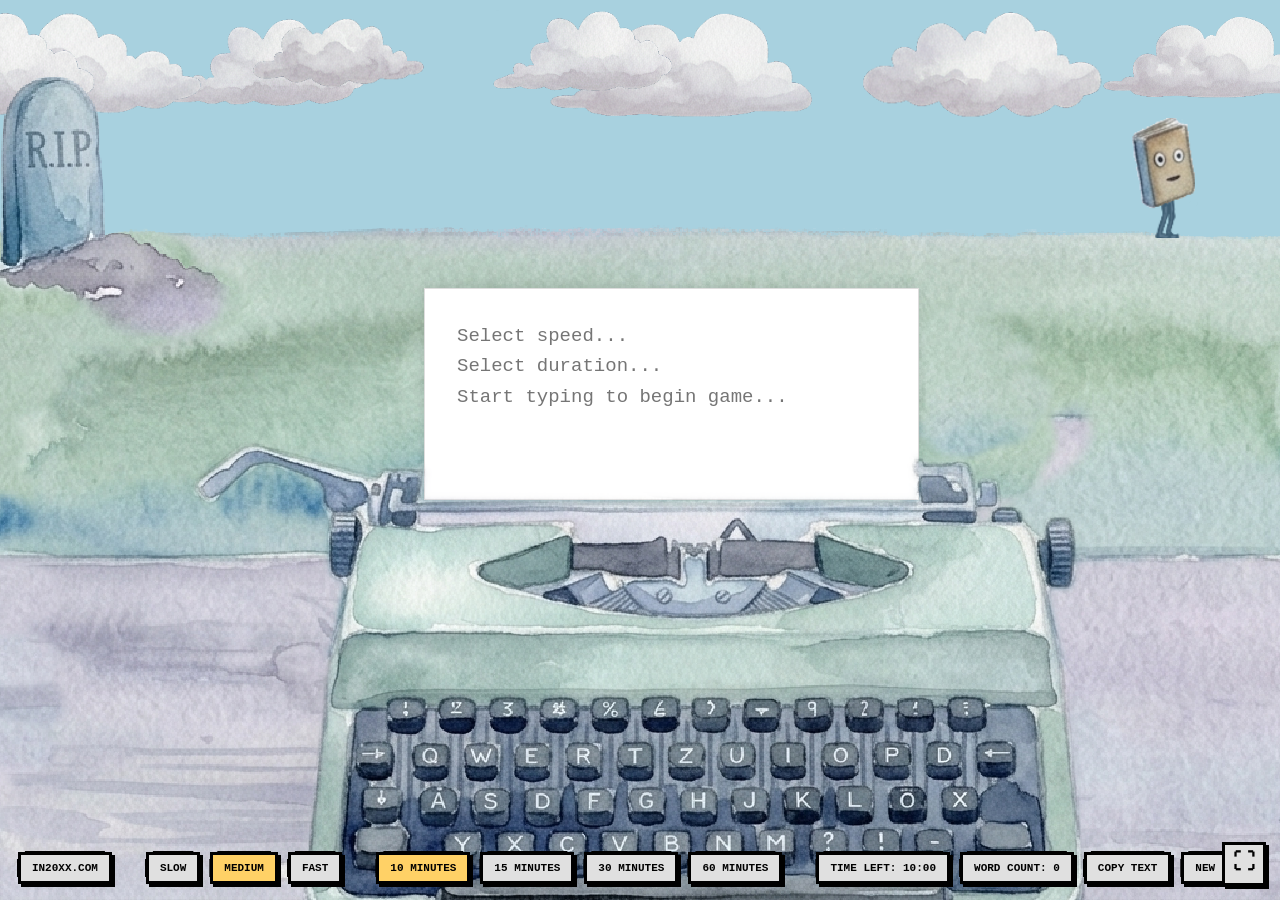
==== index.html @ c2b185a0 "about page" ====
<!DOCTYPE html>
<html lang="en">
<head>
    <meta charset="UTF-8">
    <meta name="viewport" content="width=device-width, initial-scale=1.0">
    <title>Write or Die</title>
    <meta name="description" content="A free browser game where you can train to write and silence the inner critic.">
    <meta property="og:title" content="Write or Die">
    <meta property="og:description" content="A free browser game where you can train to write and silence the inner critic.">
    <meta property="og:image" content="https://writeordie.in20xx.com/assets/preview.jpg">
    <meta property="og:image:secure_url" content="https://writeordie.in20xx.com/assets/preview.jpg">
    <meta property="og:image:width" content="1200">
    <meta property="og:image:height" content="630">
    <meta property="og:url" content="https://writeordie.in20xx.com">
    <meta property="og:type" content="website">
    <meta name="twitter:card" content="summary_large_image">
    <meta name="twitter:title" content="Write or Die">
    <meta name="twitter:description" content="A free browser game where you can train to write and silence the inner critic.">
    <meta name="twitter:image" content="https://writeordie.in20xx.com/assets/preview.jpg">
    <link rel="icon" type="image/png" sizes="76x76" href="assets/favicon.png">
    <link rel="stylesheet" href="style.css">
</head>
<body>
    <div id="app-container">
        <div id="game-container">
            <canvas id="skyCanvas"></canvas>
        </div>
        <div id="game-foreground" aria-hidden="true">
            <canvas id="gameCanvas"></canvas>
            <div id="rip-menu-wrapper">
                <img src="assets/RIP.png" id="rip-overlay" alt="" aria-hidden="true">
                <nav id="rip-hover-menu" aria-label="RIP links">
                    <a class="rip-hover-link" id="shareLink" href="#" aria-controls="share-popup" aria-expanded="false">SHARE</a>
                    <a class="rip-hover-link" href="#contact">CONTACT</a>
                    <a class="rip-hover-link" href="about.html" target="_blank" rel="noopener noreferrer">ABOUT</a>
                </nav>
            </div>
            <img src="assets/explosion.png" id="explosion-overlay" alt="" aria-hidden="true">
            <img src="assets/rose.png" id="rose-overlay" alt="" aria-hidden="true">
        </div>
        <div id="editor-container">
            <div id="desk-bg" aria-hidden="true"></div>
            <div id="typewriter-wrapper">
                <div id="paper-area">
                    <textarea id="writer" placeholder="Select speed...&#10;Select duration...&#10;Start typing to begin game..." autofocus></textarea>
                </div>
                <img src="assets/typewriter.png" id="typewriter-img" alt="Typewriter">
                <div id="save-confirm-overlay" aria-hidden="true">
                    <div id="save-confirm-box" role="dialog" aria-modal="true" aria-labelledby="saveConfirmPrompt">
                        <p id="saveConfirmPrompt">Save your writing first?</p>
                        <div id="save-confirm-actions">
                            <button class="control-btn" id="saveConfirmYesBtn">Yes</button>
                            <button class="control-btn" id="saveConfirmNoBtn">No</button>
                        </div>
                    </div>
                </div>
                <div id="game-over-overlay" aria-hidden="true">
                    <div id="game-over-box" role="dialog" aria-modal="true" aria-labelledby="gameOverPrompt">
                        <p id="gameOverPrompt">You died! Stretch a bit then try again!</p>
                    </div>
                </div>
                <div id="game-win-overlay" aria-hidden="true">
                    <div id="game-win-box" role="dialog" aria-modal="true" aria-labelledby="gameWinPrompt">
                        <p id="gameWinPrompt">You won! Great job!</p>
                    </div>
                </div>
            </div>
            <div id="control-bar" aria-label="Game controls">
                <button class="control-btn control-gap-after-brand" id="in20xxBtn" title="Brought to you by Cy Porter.&#10;Click to check out his speculative sci-fi.">in20xx.com</button>
                <button class="control-btn speed-btn" data-speed="slow" aria-pressed="false">Slow</button>
                <button class="control-btn speed-btn is-selected" data-speed="medium" aria-pressed="true">Medium</button>
                <button class="control-btn control-gap-after-speed speed-btn" data-speed="fast" aria-pressed="false">Fast</button>
                <button class="control-btn time-btn is-selected" data-minutes="10" aria-pressed="true">10 Minutes</button>
                <button class="control-btn time-btn" data-minutes="15" aria-pressed="false">15 Minutes</button>
                <button class="control-btn time-btn" data-minutes="30" aria-pressed="false">30 Minutes</button>
                <button class="control-btn control-gap-after-time time-btn" data-minutes="60" aria-pressed="false">60 Minutes</button>
                <button class="control-btn" id="clockBtn" aria-live="polite">Time Left: <span id="clockDisplay">10:00</span></button>
                <button class="control-btn" id="wordCountBtn">Word Count: <span id="wordCount">0</span></button>
                <button class="control-btn" id="copyBtn">Copy Text</button>
                <button class="control-btn" id="newGameBtn">New Game</button>
            </div>
            <div id="share-popup" aria-hidden="true">
                <div id="share-popup-panel" role="dialog" aria-modal="true" aria-label="Share Write or Die">
                    <button id="share-popup-close" type="button" aria-label="Close share menu">X</button>
                    <!-- AddToAny BEGIN -->
                    <div class="a2a_kit a2a_kit_size_32 a2a_default_style" data-a2a-url="https://writeordie.in20xx.com/" data-a2a-title="Write or Die">
                        <a class="a2a_button_x"></a>
                        <a class="a2a_button_reddit"></a>
                        <a class="a2a_button_facebook"></a>
                        <a class="a2a_button_bluesky"></a>
                        <a class="a2a_button_copy_link"></a>
                    </div>
                    <!-- AddToAny END -->
                </div>
            </div>
        </div>
        <button id="fullscreen-btn" aria-label="Enter fullscreen mode" title="Fullscreen">⛶</button>
    </div>
    <script>
        var a2a_config = a2a_config || {};
        a2a_config.linkurl = "https://writeordie.in20xx.com/";
        a2a_config.linkname = "Write or Die";
    </script>
    <script async src="https://static.addtoany.com/menu/page.js"></script>
    <script src="game.js"></script>
</body>
</html>
---- style.css ----
body,
html {
    margin: 0;
    padding: 0;
    min-height: 100%;
    background-color: #f5f5f7;
    font-family:
        -apple-system, BlinkMacSystemFont, "Segoe UI", Roboto, sans-serif;
    overflow-x: hidden;
}

:root {
    --desk-overlap: 90px;
    --editor-min-height: 470px;
    --rip-y-offset: 80px;
}

#app-container {
    position: relative;
    display: flex;
    flex-direction: column;
    min-height: 100dvh;
    height: 100dvh;
    overflow: hidden;
}

#fullscreen-btn {
    position: fixed;
    right: 14px;
    bottom: 14px;
    width: 44px;
    height: 44px;
    border: 3px solid #000;
    background: #e0e0e0;
    box-shadow: 3px 3px 0 #000;
    color: #000;
    font-size: 22px;
    line-height: 1;
    font-family: "Courier New", Courier, monospace;
    font-weight: bold;
    cursor: pointer;
    z-index: 20;
}

#fullscreen-btn:hover {
    background-color: #d0d0d0;
}

#fullscreen-btn:active {
    transform: translate(3px, 3px);
    box-shadow: 0 0 0 #000;
}

#game-container {
    flex: 0 0 clamp(220px, 32vh, 380px);
    height: clamp(220px, 32vh, 380px);
    background: transparent;
    position: relative;
    z-index: 1;
}

#skyCanvas {
    display: block;
    width: 100%;
    height: 100%;
}

#game-foreground {
    position: absolute;
    top: 0;
    left: 0;
    right: 0;
    height: clamp(220px, 32vh, 380px);
    z-index: 3;
    pointer-events: none;
}

#gameCanvas {
    display: block;
    width: 100%;
    height: 100%;
}

/* Typewriter Section */
#editor-container {
    flex: 1 1 auto;
    min-height: var(--editor-min-height);
    background: #a8d1df;
    display: flex;
    justify-content: center;
    align-items: flex-start;
    margin-top: calc(-1 * var(--desk-overlap));
    padding-top: var(--desk-overlap);
    box-sizing: border-box;
    padding-bottom: 0px;
    position: relative;
    z-index: 2;
    overflow: hidden;
}

#desk-bg {
    position: absolute;
    top: 0;
    left: 0;
    right: 0;
    bottom: 0;
    height: 100%;
    z-index: 1;
    pointer-events: none;
    background-image: url("assets/desk.png");
    background-repeat: repeat-x;
    background-position: left bottom;
    background-size: auto 100%;
    image-rendering: pixelated;
}

#rip-menu-wrapper {
    position: absolute;
    left: 0;
    bottom: 0;
    z-index: 2;
    transform: translateY(var(--rip-y-offset));
    pointer-events: auto;
}

#rip-overlay {
    display: block;
    height: 300px;
    width: auto;
    image-rendering: pixelated;
}

#rip-hover-menu {
    position: absolute;
    left: 37px;
    bottom: 138px;
    display: flex;
    flex-direction: column;
    gap: 8px;
    opacity: 0;
    pointer-events: none;
    transition: opacity 0.15s linear;
}

#rip-menu-wrapper:hover #rip-hover-menu,
#rip-menu-wrapper:focus-within #rip-hover-menu {
    opacity: 1;
    pointer-events: auto;
}

.rip-hover-link {
    font-family: "Courier New", Courier, monospace;
    font-size: 11px;
    font-weight: bold;
    text-transform: uppercase;
    color: #000;
    text-decoration: none;
    letter-spacing: 0;
    line-height: 1;
    cursor: pointer;
}

.rip-hover-link:hover,
.rip-hover-link:focus-visible {
    text-decoration: underline;
}

#explosion-overlay {
    position: absolute;
    left: 0;
    bottom: 0;
    height: 300px;
    width: auto;
    z-index: 4;
    transform: translate(-120px, calc(var(--rip-y-offset) - 40px));
    pointer-events: none;
    image-rendering: pixelated;
    opacity: 0;
}

#explosion-overlay.is-active {
    animation: explosion-fade 1s linear forwards;
}

#share-popup {
    position: fixed;
    inset: 0;
    z-index: 30;
    display: none;
    justify-content: center;
    align-items: flex-start;
    padding-top: 14px;
    background: rgba(0, 0, 0, 0.25);
    box-sizing: border-box;
}

#share-popup.is-visible {
    display: flex;
}

#share-popup-panel {
    background-color: #e0e0e0;
    border: 4px solid #000;
    box-shadow: 4px 4px 0 #000;
    padding: 12px 14px 10px;
    position: relative;
    display: flex;
    align-items: center;
    gap: 10px;
}

#share-popup-close {
    border: 3px solid #000;
    background: #d0d0d0;
    color: #000;
    box-shadow: 2px 2px 0 #000;
    font-family: "Courier New", Courier, monospace;
    font-size: 11px;
    font-weight: bold;
    line-height: 1;
    height: 28px;
    min-width: 28px;
    cursor: pointer;
}

#share-popup-close:active {
    transform: translate(2px, 2px);
    box-shadow: 0 0 0 #000;
}

#rose-overlay {
    position: absolute;
    left: 0;
    bottom: 0;
    height: 28px;
    width: auto;
    z-index: 3;
    pointer-events: none;
    image-rendering: pixelated;
    opacity: 0;
    transform: translate(64px, -130vh) rotate(12deg);
}

#rose-overlay.is-active {
    animation: rose-drop 1.1s cubic-bezier(0.25, 0.8, 0.22, 1) forwards;
}

@keyframes explosion-fade {
    0% {
        opacity: 1;
    }
    100% {
        opacity: 0;
    }
}

@keyframes rose-drop {
    0% {
        opacity: 1;
        transform: translate(64px, -130vh) rotate(12deg);
    }
    82% {
        opacity: 1;
        transform: translate(64px, calc(var(--rip-y-offset) - 64px)) rotate(12deg);
    }
    100% {
        opacity: 1;
        transform: translate(64px, calc(var(--rip-y-offset) - 72px)) rotate(12deg);
    }
}

#typewriter-wrapper {
    position: relative;
    width: min(900px, 96vw);
    max-width: 100%;
    /* Adjust based on your image width */
    padding-top: 150px;
    /* Creates space for the paper inside the wrapper */
    z-index: 2;
}

#save-confirm-overlay,
#game-over-overlay,
#game-win-overlay {
    position: absolute;
    inset: 0;
    z-index: 12;
    display: none;
    align-items: flex-start;
    justify-content: center;
    padding-top: 28px;
    box-sizing: border-box;
}

#save-confirm-overlay.is-visible,
#game-over-overlay.is-visible,
#game-win-overlay.is-visible {
    display: flex;
}

#save-confirm-box,
#game-over-box,
#game-win-box {
    width: min(420px, calc(100% - 32px));
    min-height: 150px;
    background-color: #e0e0e0;
    border: 4px solid #000;
    box-shadow: 4px 4px 0 #000;
    position: relative;
    display: flex;
    flex-direction: column;
    align-items: center;
    justify-content: center;
    gap: 26px;
    text-align: center;
    padding: 16px 20px;
    box-sizing: border-box;
}

#save-confirm-box::before,
#game-over-box::before,
#game-win-box::before {
    content: "";
    position: absolute;
    inset: -4px;
    pointer-events: none;
    border: 2px solid #000;
    clip-path: polygon(
        0 8px,
        2px 8px,
        2px 4px,
        4px 4px,
        4px 2px,
        8px 2px,
        8px 0,
        calc(100% - 8px) 0,
        calc(100% - 8px) 2px,
        calc(100% - 4px) 2px,
        calc(100% - 4px) 4px,
        calc(100% - 2px) 4px,
        calc(100% - 2px) 8px,
        100% 8px,
        100% calc(100% - 8px),
        calc(100% - 2px) calc(100% - 8px),
        calc(100% - 2px) calc(100% - 4px),
        calc(100% - 4px) calc(100% - 4px),
        calc(100% - 4px) calc(100% - 2px),
        calc(100% - 8px) calc(100% - 2px),
        calc(100% - 8px) 100%,
        8px 100%,
        8px calc(100% - 2px),
        4px calc(100% - 2px),
        4px calc(100% - 4px),
        2px calc(100% - 4px),
        2px calc(100% - 8px),
        0 calc(100% - 8px)
    );
}

#saveConfirmPrompt {
    margin: 0;
    font-family: "Courier New", Courier, monospace;
    font-size: 22px;
    font-weight: bold;
    color: #000;
}

#gameOverPrompt {
    margin: 0;
    font-family: "Courier New", Courier, monospace;
    font-size: 20px;
    font-weight: bold;
    color: #000;
}

#gameWinPrompt {
    margin: 0;
    font-family: "Courier New", Courier, monospace;
    font-size: 20px;
    font-weight: bold;
    color: #000;
}

#save-confirm-actions {
    display: flex;
    gap: 14px;
    justify-content: center;
}

#typewriter-img {
    width: 100%;
    display: block;
    position: relative;
    z-index: 2;
    /* Sits in front of the paper */
    image-rendering: pixelated;
}

#paper-area {
    position: absolute;
    top: 0;
    /* Now positioned inside the wrapper's top padding */
    left: 26%;
    right: 19%;
    height: 150px;
    /* How far down the paper goes */
    background: #ffffff;
    z-index: 1;
    /* Sits behind typewriter body */
    box-shadow: 0 -2px 10px rgba(0, 0, 0, 0.1);
    padding: 30px;
    border: 1px solid #ddd;
}

#writer {
    width: 100%;
    height: 100%;
    border: none;
    outline: none;
    resize: none;
    overflow: auto;
    -ms-overflow-style: none;
    scrollbar-width: none;
    background: transparent;
    font-family: "Courier New", Courier, monospace;
    font-size: 19px;
    line-height: 1.6;
    color: #222;
}

#writer::-webkit-scrollbar {
    display: none;
}

#control-bar {
    position: absolute;
    left: 50%;
    bottom: 16px;
    transform: translateX(-50%);
    width: min(calc(100vw - 24px), 1500px);
    box-sizing: border-box;
    display: flex;
    flex-wrap: nowrap;
    justify-content: center;
    gap: 10px;
    overflow: visible;
    z-index: 5;
}

.control-btn {
    background-color: #e0e0e0;
    color: #000;
    font-family: "Courier New", Courier, monospace;
    font-size: 11px;
    font-weight: bold;
    padding: 7px 11px;
    border: 3px solid #000;
    box-shadow: 3px 3px 0 #000;
    cursor: pointer;
    text-transform: uppercase;
    image-rendering: pixelated;
    position: relative;
}

.control-btn::before {
    content: "";
    position: absolute;
    inset: -4px;
    pointer-events: none;
    border: 2px solid #000;
    clip-path: polygon(
        0 8px,
        2px 8px,
        2px 4px,
        4px 4px,
        4px 2px,
        8px 2px,
        8px 0,
        calc(100% - 8px) 0,
        calc(100% - 8px) 2px,
        calc(100% - 4px) 2px,
        calc(100% - 4px) 4px,
        calc(100% - 2px) 4px,
        calc(100% - 2px) 8px,
        100% 8px,
        100% calc(100% - 8px),
        calc(100% - 2px) calc(100% - 8px),
        calc(100% - 2px) calc(100% - 4px),
        calc(100% - 4px) calc(100% - 4px),
        calc(100% - 4px) calc(100% - 2px),
        calc(100% - 8px) calc(100% - 2px),
        calc(100% - 8px) 100%,
        8px 100%,
        8px calc(100% - 2px),
        4px calc(100% - 2px),
        4px calc(100% - 4px),
        2px calc(100% - 4px),
        2px calc(100% - 8px),
        0 calc(100% - 8px)
    );
}

.control-btn:hover {
    background-color: #d0d0d0;
}

.control-btn.is-selected {
    background-color: #ffd166;
    color: #000;
}

.control-btn.is-selected:hover {
    background-color: #f7c247;
}

.control-btn:active {
    transform: translate(4px, 4px);
    box-shadow: 0 0 0 #000;
}

.control-gap-after-brand {
    margin-right: 24px;
}

.control-gap-after-speed {
    margin-right: 24px;
}

.control-gap-after-time {
    margin-right: 24px;
}

@media (max-width: 1024px) {
    :root {
        --editor-min-height: 390px;
    }

    #game-container {
        flex: 1 1 auto;
        min-height: 120px;
        max-height: calc(100vh - var(--editor-min-height));
        height: auto;
    }

    #typewriter-wrapper {
        width: 100%;
        padding-top: 120px;
    }

    #paper-area {
        left: 16%;
        right: 18%;
        height: 130px;
        padding: 18px;
    }

    #writer {
        font-size: 16px;
        line-height: 1.4;
    }

    #save-confirm-box,
    #game-over-box {
        width: min(360px, calc(100% - 20px));
        min-height: 130px;
        padding: 14px 16px;
        gap: 16px;
    }

    #save-confirm-overlay,
    #game-over-overlay,
    #game-win-overlay {
        padding-bottom: 96px;
    }

    #saveConfirmPrompt,
    #gameOverPrompt,
    #gameWinPrompt {
        font-size: 17px;
    }

    #control-bar {
        bottom: 8px;
        flex-wrap: wrap;
        justify-content: center;
        gap: 8px;
    }

    .control-btn {
        font-size: 9px;
        padding: 5px 7px;
        border-width: 2px;
        box-shadow: 2px 2px 0 #000;
    }

    .rip-hover-link {
        font-size: 9px;
    }

    .control-gap-after-brand,
    .control-gap-after-speed,
    .control-gap-after-time {
        margin-right: 13px;
    }

    #share-popup {
        padding-top: 10px;
    }

    #share-popup-panel {
        margin-inline: 10px;
        padding: 10px;
        flex-wrap: wrap;
        justify-content: center;
    }
}
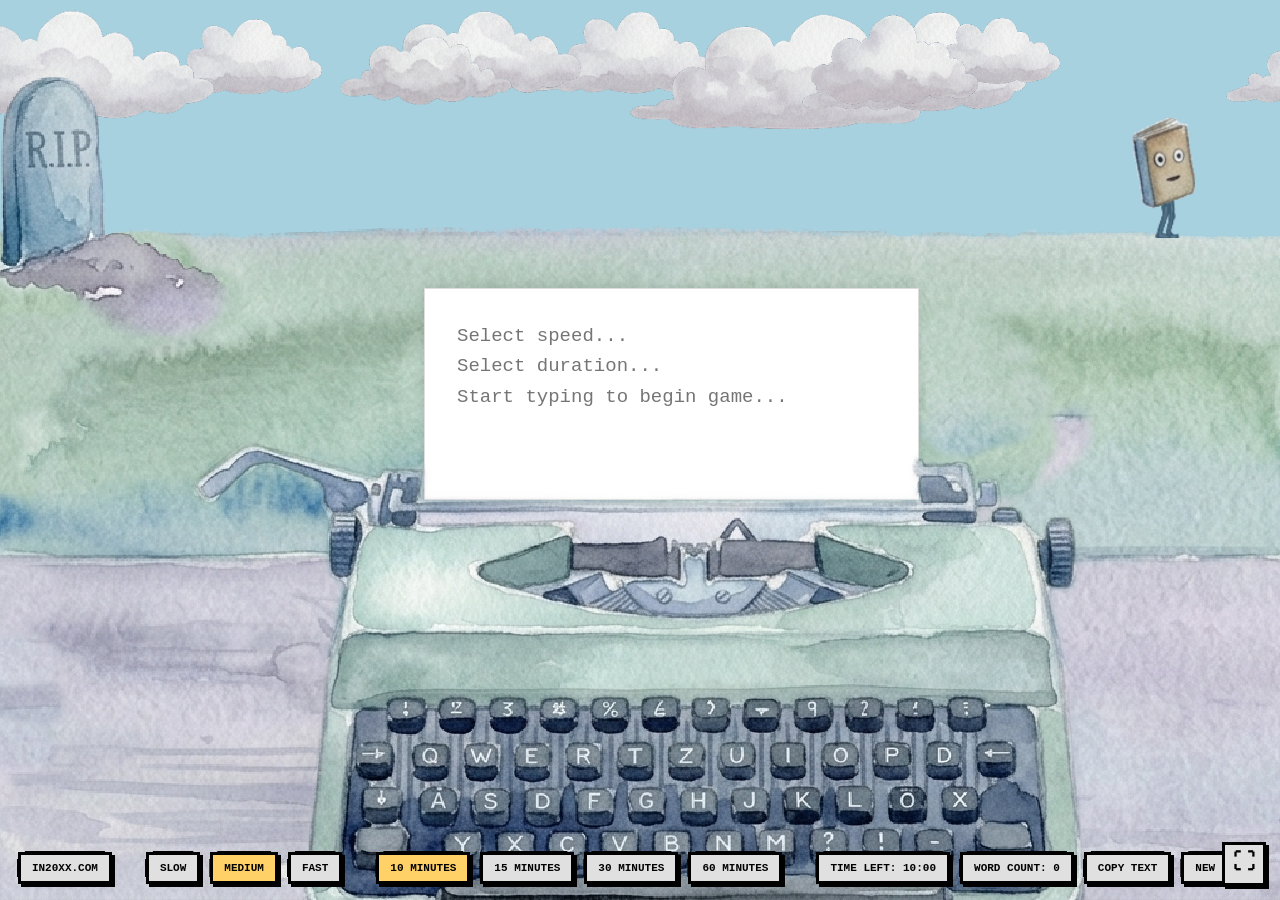
==== commit cff2361f: "name change" ====
--- a/index.html
+++ b/index.html
@@ -3,9 +3,9 @@
 <head>
     <meta charset="UTF-8">
     <meta name="viewport" content="width=device-width, initial-scale=1.0">
-    <title>Write or Die</title>
+    <title>Draft or Die</title>
     <meta name="description" content="A free browser game where you can train to write and silence the inner critic.">
-    <meta property="og:title" content="Write or Die">
+    <meta property="og:title" content="Draft or Die">
     <meta property="og:description" content="A free browser game where you can train to write and silence the inner critic.">
     <meta property="og:image" content="https://writeordie.in20xx.com/assets/preview.jpg">
     <meta property="og:image:secure_url" content="https://writeordie.in20xx.com/assets/preview.jpg">
@@ -14,7 +14,7 @@
     <meta property="og:url" content="https://writeordie.in20xx.com">
     <meta property="og:type" content="website">
     <meta name="twitter:card" content="summary_large_image">
-    <meta name="twitter:title" content="Write or Die">
+    <meta name="twitter:title" content="Draft or Die">
     <meta name="twitter:description" content="A free browser game where you can train to write and silence the inner critic.">
     <meta name="twitter:image" content="https://writeordie.in20xx.com/assets/preview.jpg">
     <link rel="icon" type="image/png" sizes="76x76" href="assets/favicon.png">
@@ -80,10 +80,10 @@
                 <button class="control-btn" id="newGameBtn">New Game</button>
             </div>
             <div id="share-popup" aria-hidden="true">
-                <div id="share-popup-panel" role="dialog" aria-modal="true" aria-label="Share Write or Die">
+                <div id="share-popup-panel" role="dialog" aria-modal="true" aria-label="Share Draft or Die">
                     <button id="share-popup-close" type="button" aria-label="Close share menu">X</button>
                     <!-- AddToAny BEGIN -->
-                    <div class="a2a_kit a2a_kit_size_32 a2a_default_style" data-a2a-url="https://writeordie.in20xx.com/" data-a2a-title="Write or Die">
+                    <div class="a2a_kit a2a_kit_size_32 a2a_default_style" data-a2a-url="https://writeordie.in20xx.com/" data-a2a-title="Draft or Die">
                         <a class="a2a_button_x"></a>
                         <a class="a2a_button_reddit"></a>
                         <a class="a2a_button_facebook"></a>
@@ -99,7 +99,7 @@
     <script>
         var a2a_config = a2a_config || {};
         a2a_config.linkurl = "https://writeordie.in20xx.com/";
-        a2a_config.linkname = "Write or Die";
+        a2a_config.linkname = "Draft or Die";
     </script>
     <script async src="https://static.addtoany.com/menu/page.js"></script>
     <script src="game.js"></script>
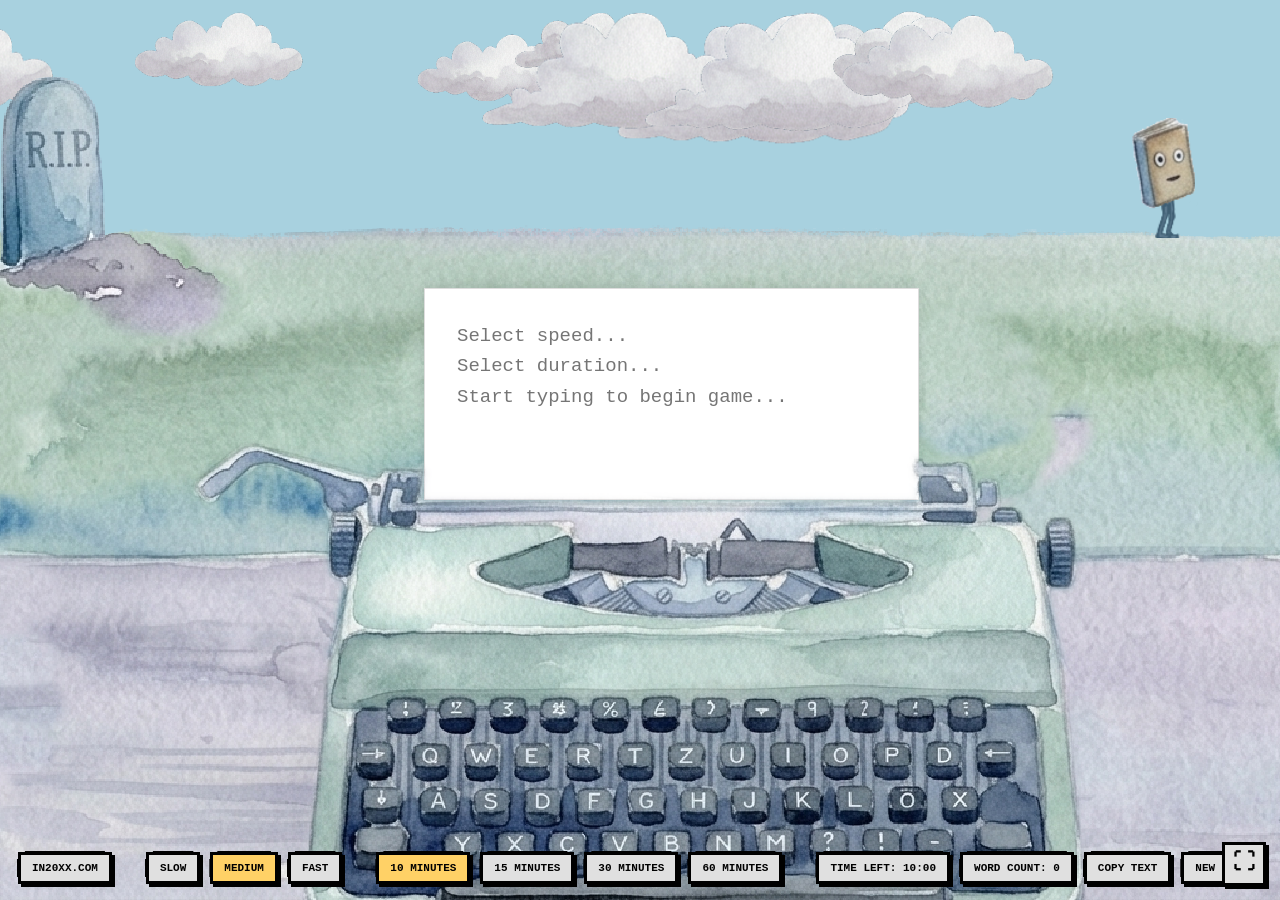
==== commit b989343e: "contact" ====
--- a/index.html
+++ b/index.html
@@ -31,7 +31,7 @@
                 <img src="assets/RIP.png" id="rip-overlay" alt="" aria-hidden="true">
                 <nav id="rip-hover-menu" aria-label="RIP links">
                     <a class="rip-hover-link" id="shareLink" href="#" aria-controls="share-popup" aria-expanded="false">SHARE</a>
-                    <a class="rip-hover-link" href="#contact">CONTACT</a>
+                    <a class="rip-hover-link" id="contactLink" href="#" aria-controls="contact-popup" aria-expanded="false">CONTACT</a>
                     <a class="rip-hover-link" href="about.html" target="_blank" rel="noopener noreferrer">ABOUT</a>
                 </nav>
             </div>
@@ -93,6 +93,20 @@
                     <!-- AddToAny END -->
                 </div>
             </div>
+            <div id="contact-popup" aria-hidden="true">
+                <div id="contact-popup-panel" role="dialog" aria-modal="true" aria-labelledby="contact-popup-title">
+                    <button id="contact-popup-close" type="button" aria-label="Close contact form">X</button>
+                    <p id="contact-popup-title">Contact</p>
+                    <form id="contact-form">
+                        <label for="contact-email">Your Email</label>
+                        <input id="contact-email" name="senderEmail" type="email" required autocomplete="email">
+                        <label for="contact-message">Message</label>
+                        <textarea id="contact-message" name="message" required rows="5"></textarea>
+                        <button id="contact-send-btn" type="submit">Send</button>
+                        <p id="contact-status" aria-live="polite"></p>
+                    </form>
+                </div>
+            </div>
         </div>
         <button id="fullscreen-btn" aria-label="Enter fullscreen mode" title="Fullscreen">⛶</button>
     </div>
--- a/style.css
+++ b/style.css
@@ -198,6 +198,22 @@
     display: flex;
 }
 
+#contact-popup {
+    position: fixed;
+    inset: 0;
+    z-index: 31;
+    display: none;
+    justify-content: center;
+    align-items: flex-start;
+    padding-top: 14px;
+    background: rgba(0, 0, 0, 0.25);
+    box-sizing: border-box;
+}
+
+#contact-popup.is-visible {
+    display: flex;
+}
+
 #share-popup-panel {
     background-color: #e0e0e0;
     border: 4px solid #000;
@@ -209,6 +225,16 @@
     gap: 10px;
 }
 
+#contact-popup-panel {
+    background-color: #e0e0e0;
+    border: 4px solid #000;
+    box-shadow: 4px 4px 0 #000;
+    padding: 12px 14px 12px;
+    position: relative;
+    width: min(420px, calc(100vw - 24px));
+    box-sizing: border-box;
+}
+
 #share-popup-close {
     border: 3px solid #000;
     background: #d0d0d0;
@@ -221,6 +247,86 @@
     height: 28px;
     min-width: 28px;
     cursor: pointer;
+}
+
+#contact-popup-close,
+#contact-send-btn {
+    border: 3px solid #000;
+    background: #d0d0d0;
+    color: #000;
+    box-shadow: 2px 2px 0 #000;
+    font-family: "Courier New", Courier, monospace;
+    font-size: 11px;
+    font-weight: bold;
+    line-height: 1;
+    cursor: pointer;
+}
+
+#contact-popup-close {
+    position: absolute;
+    top: 10px;
+    right: 12px;
+    height: 28px;
+    min-width: 28px;
+}
+
+#contact-popup-close:active,
+#contact-send-btn:active {
+    transform: translate(2px, 2px);
+    box-shadow: 0 0 0 #000;
+}
+
+#contact-popup-title {
+    margin: 0 38px 10px 0;
+    font-family: "Courier New", Courier, monospace;
+    font-size: 16px;
+    font-weight: bold;
+}
+
+#contact-form {
+    display: grid;
+    gap: 8px;
+}
+
+#contact-form label {
+    font-family: "Courier New", Courier, monospace;
+    font-size: 12px;
+    font-weight: bold;
+}
+
+#contact-form input,
+#contact-form textarea {
+    border: 2px solid #000;
+    background: #fff;
+    color: #000;
+    font-family: "Courier New", Courier, monospace;
+    font-size: 12px;
+    padding: 6px 8px;
+    box-sizing: border-box;
+    width: 100%;
+}
+
+#contact-form textarea {
+    resize: vertical;
+    min-height: 92px;
+}
+
+#contact-send-btn {
+    justify-self: start;
+    min-height: 30px;
+    padding: 0 12px;
+}
+
+#contact-send-btn[disabled] {
+    opacity: 0.7;
+    cursor: not-allowed;
+}
+
+#contact-status {
+    margin: 2px 0 0;
+    font-family: "Courier New", Courier, monospace;
+    font-size: 11px;
+    min-height: 14px;
 }
 
 #share-popup-close:active {
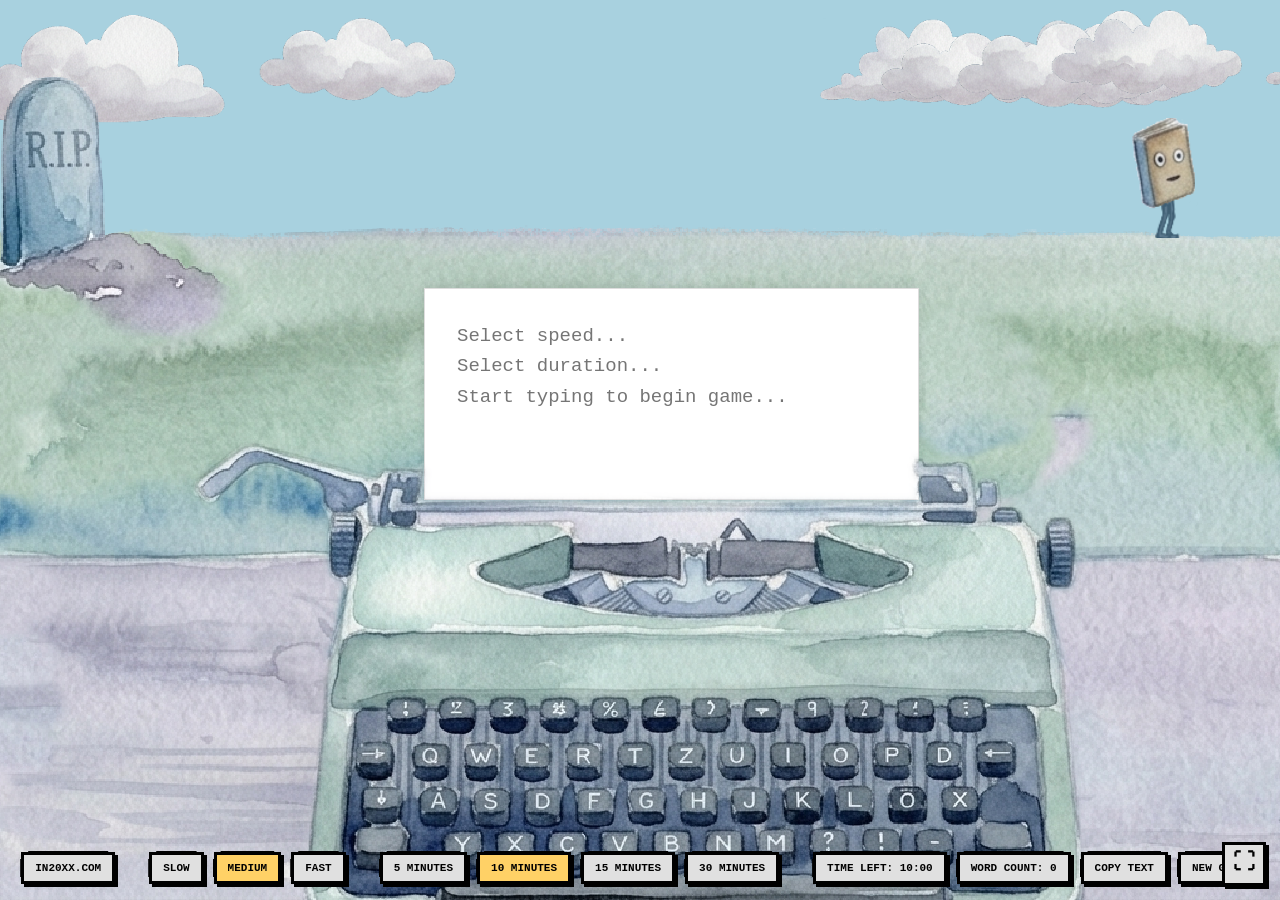
==== commit 7a41bd68: "5 min" ====
--- a/index.html
+++ b/index.html
@@ -70,10 +70,10 @@
                 <button class="control-btn speed-btn" data-speed="slow" aria-pressed="false">Slow</button>
                 <button class="control-btn speed-btn is-selected" data-speed="medium" aria-pressed="true">Medium</button>
                 <button class="control-btn control-gap-after-speed speed-btn" data-speed="fast" aria-pressed="false">Fast</button>
+                <button class="control-btn time-btn" data-minutes="5" aria-pressed="false">5 Minutes</button>
                 <button class="control-btn time-btn is-selected" data-minutes="10" aria-pressed="true">10 Minutes</button>
                 <button class="control-btn time-btn" data-minutes="15" aria-pressed="false">15 Minutes</button>
-                <button class="control-btn time-btn" data-minutes="30" aria-pressed="false">30 Minutes</button>
-                <button class="control-btn control-gap-after-time time-btn" data-minutes="60" aria-pressed="false">60 Minutes</button>
+                <button class="control-btn control-gap-after-time time-btn" data-minutes="30" aria-pressed="false">30 Minutes</button>
                 <button class="control-btn" id="clockBtn" aria-live="polite">Time Left: <span id="clockDisplay">10:00</span></button>
                 <button class="control-btn" id="wordCountBtn">Word Count: <span id="wordCount">0</span></button>
                 <button class="control-btn" id="copyBtn">Copy Text</button>
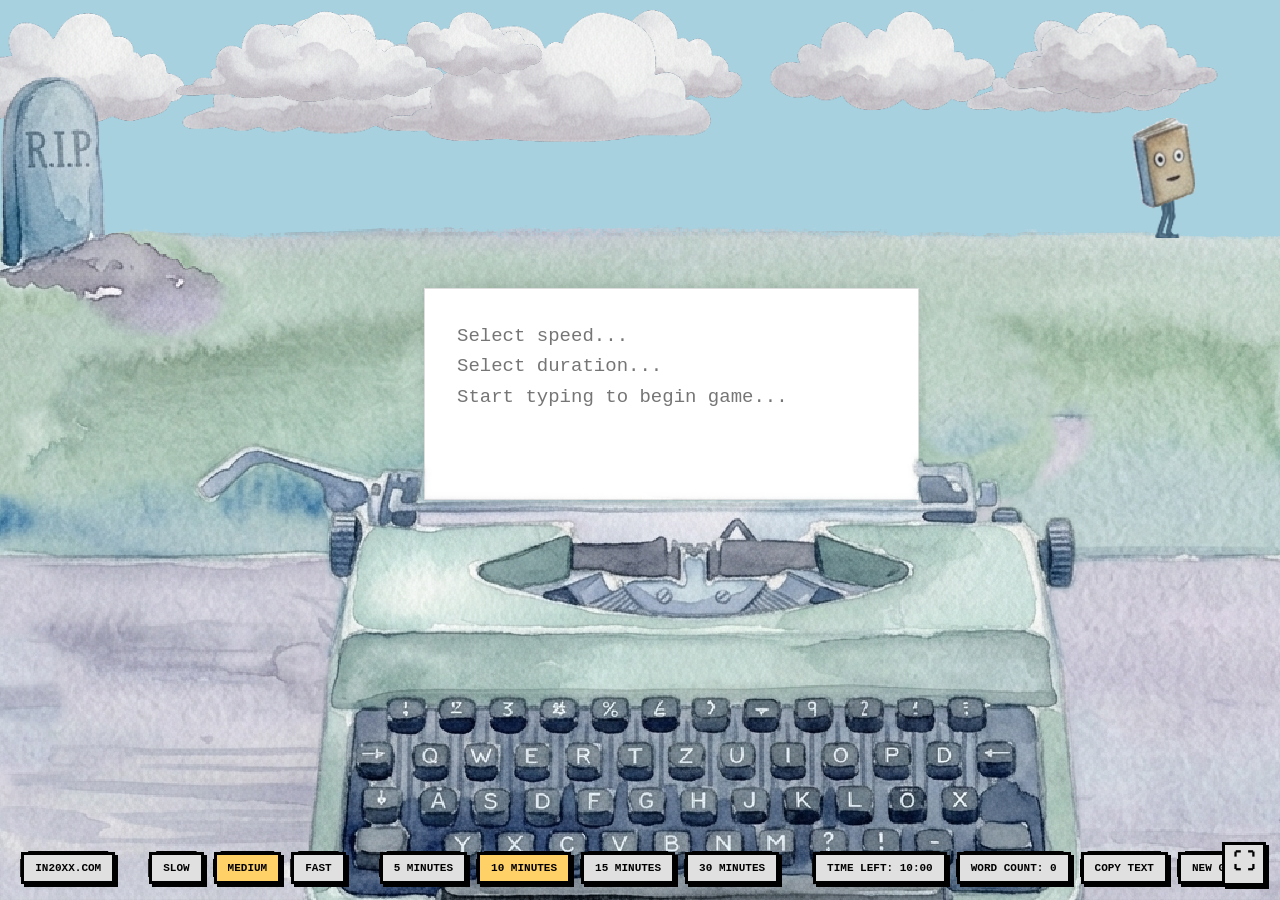
==== commit edc881a8: "name change counter" ====
--- a/index.html
+++ b/index.html
@@ -3,9 +3,9 @@
 <head>
     <meta charset="UTF-8">
     <meta name="viewport" content="width=device-width, initial-scale=1.0">
-    <title>Draft or Die</title>
+    <title>Writing Dash</title>
     <meta name="description" content="A free browser game where you can train to write and silence the inner critic.">
-    <meta property="og:title" content="Draft or Die">
+    <meta property="og:title" content="Writing Dash">
     <meta property="og:description" content="A free browser game where you can train to write and silence the inner critic.">
     <meta property="og:image" content="https://writeordie.in20xx.com/assets/preview.jpg">
     <meta property="og:image:secure_url" content="https://writeordie.in20xx.com/assets/preview.jpg">
@@ -14,13 +14,13 @@
     <meta property="og:url" content="https://writeordie.in20xx.com">
     <meta property="og:type" content="website">
     <meta name="twitter:card" content="summary_large_image">
-    <meta name="twitter:title" content="Draft or Die">
+    <meta name="twitter:title" content="Writing Dash">
     <meta name="twitter:description" content="A free browser game where you can train to write and silence the inner critic.">
     <meta name="twitter:image" content="https://writeordie.in20xx.com/assets/preview.jpg">
     <link rel="icon" type="image/png" sizes="76x76" href="assets/favicon.png">
     <link rel="stylesheet" href="style.css">
 </head>
-<body>
+<body data-page="index">
     <div id="app-container">
         <div id="game-container">
             <canvas id="skyCanvas"></canvas>
@@ -80,10 +80,10 @@
                 <button class="control-btn" id="newGameBtn">New Game</button>
             </div>
             <div id="share-popup" aria-hidden="true">
-                <div id="share-popup-panel" role="dialog" aria-modal="true" aria-label="Share Draft or Die">
+                <div id="share-popup-panel" role="dialog" aria-modal="true" aria-label="Share Writing Dash">
                     <button id="share-popup-close" type="button" aria-label="Close share menu">X</button>
                     <!-- AddToAny BEGIN -->
-                    <div class="a2a_kit a2a_kit_size_32 a2a_default_style" data-a2a-url="https://writeordie.in20xx.com/" data-a2a-title="Draft or Die">
+                    <div class="a2a_kit a2a_kit_size_32 a2a_default_style" data-a2a-url="https://writeordie.in20xx.com/" data-a2a-title="Writing Dash">
                         <a class="a2a_button_x"></a>
                         <a class="a2a_button_reddit"></a>
                         <a class="a2a_button_facebook"></a>
@@ -113,9 +113,10 @@
     <script>
         var a2a_config = a2a_config || {};
         a2a_config.linkurl = "https://writeordie.in20xx.com/";
-        a2a_config.linkname = "Draft or Die";
+        a2a_config.linkname = "Writing Dash";
     </script>
     <script async src="https://static.addtoany.com/menu/page.js"></script>
+    <script src="visitor-counter.js"></script>
     <script src="game.js"></script>
 </body>
 </html>
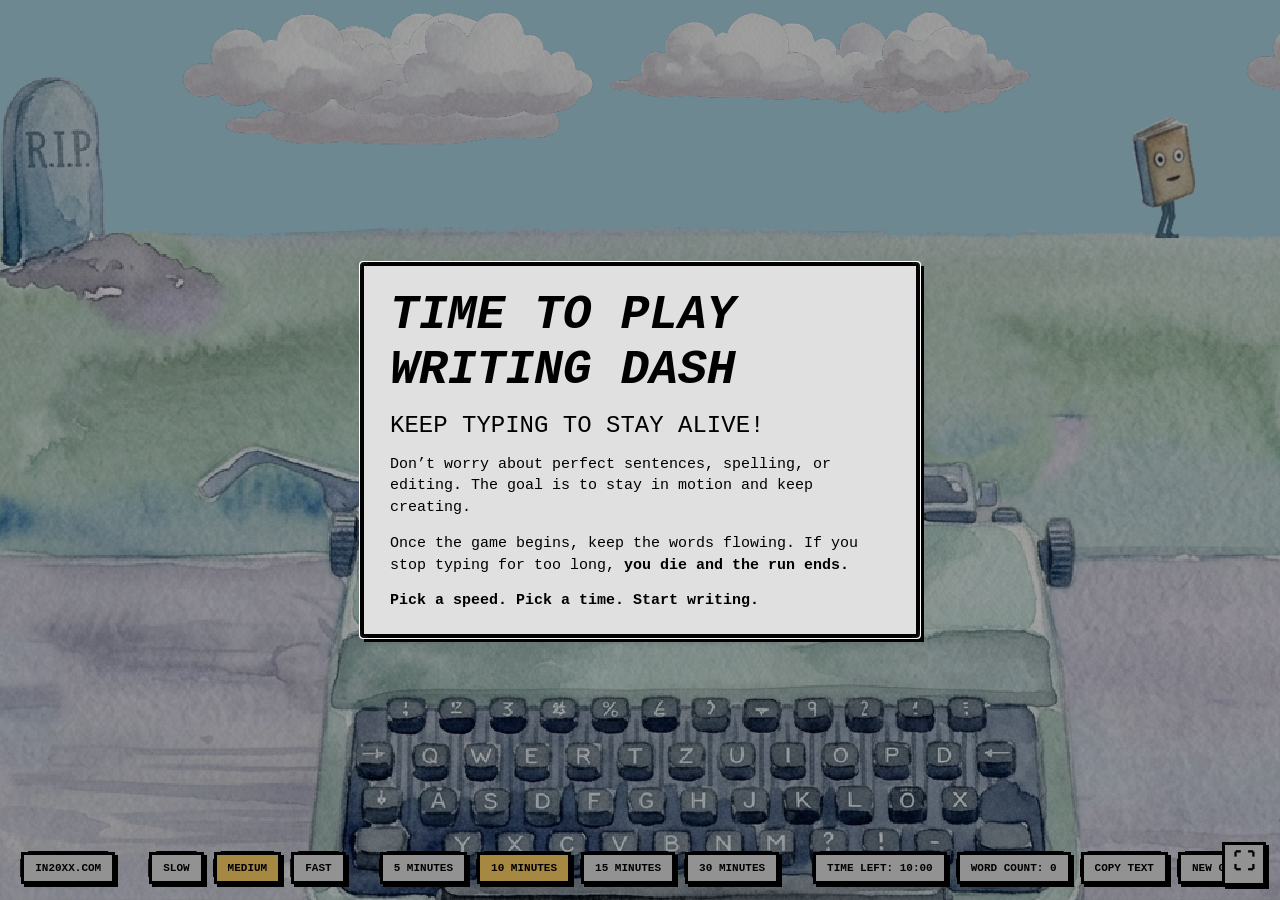
==== commit ee97e6d5: "New visti popup" ====
--- a/index.html
+++ b/index.html
@@ -21,6 +21,15 @@
     <link rel="stylesheet" href="style.css">
 </head>
 <body data-page="index">
+    <div id="intro-popup" aria-hidden="true">
+        <div id="intro-popup-panel" role="dialog" aria-modal="true" aria-labelledby="intro-popup-title" tabindex="-1">
+            <h2 id="intro-popup-title">Time to play Writing Dash</h2>
+            <p class="intro-popup-lede">Keep typing to stay alive!</p>
+            <p>Don’t worry about perfect sentences, spelling, or editing. The goal is to stay in motion and keep creating.</p>
+            <p>Once the game begins, keep the words flowing. If you stop typing for too long, <strong>you die and the run ends.</strong></p>
+            <p><strong>Pick a speed. Pick a time. Start writing.</strong></p>
+        </div>
+    </div>
     <div id="app-container">
         <div id="game-container">
             <canvas id="skyCanvas"></canvas>
--- a/style.css
+++ b/style.css
@@ -51,381 +51,37 @@
     box-shadow: 0 0 0 #000;
 }
 
-#game-container {
-    flex: 0 0 clamp(220px, 32vh, 380px);
-    height: clamp(220px, 32vh, 380px);
-    background: transparent;
-    position: relative;
-    z-index: 1;
-}
-
-#skyCanvas {
-    display: block;
-    width: 100%;
-    height: 100%;
-}
-
-#game-foreground {
-    position: absolute;
-    top: 0;
-    left: 0;
-    right: 0;
-    height: clamp(220px, 32vh, 380px);
-    z-index: 3;
-    pointer-events: none;
-}
-
-#gameCanvas {
-    display: block;
-    width: 100%;
-    height: 100%;
-}
-
-/* Typewriter Section */
-#editor-container {
-    flex: 1 1 auto;
-    min-height: var(--editor-min-height);
-    background: #a8d1df;
-    display: flex;
-    justify-content: center;
-    align-items: flex-start;
-    margin-top: calc(-1 * var(--desk-overlap));
-    padding-top: var(--desk-overlap);
-    box-sizing: border-box;
-    padding-bottom: 0px;
-    position: relative;
-    z-index: 2;
-    overflow: hidden;
-}
-
-#desk-bg {
-    position: absolute;
-    top: 0;
-    left: 0;
-    right: 0;
-    bottom: 0;
-    height: 100%;
-    z-index: 1;
-    pointer-events: none;
-    background-image: url("assets/desk.png");
-    background-repeat: repeat-x;
-    background-position: left bottom;
-    background-size: auto 100%;
-    image-rendering: pixelated;
-}
-
-#rip-menu-wrapper {
-    position: absolute;
-    left: 0;
-    bottom: 0;
-    z-index: 2;
-    transform: translateY(var(--rip-y-offset));
-    pointer-events: auto;
-}
-
-#rip-overlay {
-    display: block;
-    height: 300px;
-    width: auto;
-    image-rendering: pixelated;
-}
-
-#rip-hover-menu {
-    position: absolute;
-    left: 37px;
-    bottom: 138px;
-    display: flex;
-    flex-direction: column;
-    gap: 8px;
-    opacity: 0;
-    pointer-events: none;
-    transition: opacity 0.15s linear;
-}
-
-#rip-menu-wrapper:hover #rip-hover-menu,
-#rip-menu-wrapper:focus-within #rip-hover-menu {
-    opacity: 1;
-    pointer-events: auto;
-}
-
-.rip-hover-link {
-    font-family: "Courier New", Courier, monospace;
-    font-size: 11px;
-    font-weight: bold;
-    text-transform: uppercase;
-    color: #000;
-    text-decoration: none;
-    letter-spacing: 0;
-    line-height: 1;
-    cursor: pointer;
-}
-
-.rip-hover-link:hover,
-.rip-hover-link:focus-visible {
-    text-decoration: underline;
-}
-
-#explosion-overlay {
-    position: absolute;
-    left: 0;
-    bottom: 0;
-    height: 300px;
-    width: auto;
-    z-index: 4;
-    transform: translate(-120px, calc(var(--rip-y-offset) - 40px));
-    pointer-events: none;
-    image-rendering: pixelated;
-    opacity: 0;
-}
-
-#explosion-overlay.is-active {
-    animation: explosion-fade 1s linear forwards;
-}
-
-#share-popup {
+#intro-popup {
     position: fixed;
     inset: 0;
-    z-index: 30;
+    z-index: 100;
     display: none;
+    align-items: center;
     justify-content: center;
-    align-items: flex-start;
-    padding-top: 14px;
-    background: rgba(0, 0, 0, 0.25);
-    box-sizing: border-box;
-}
-
-#share-popup.is-visible {
-    display: flex;
-}
-
-#contact-popup {
-    position: fixed;
-    inset: 0;
-    z-index: 31;
-    display: none;
-    justify-content: center;
-    align-items: flex-start;
-    padding-top: 14px;
-    background: rgba(0, 0, 0, 0.25);
-    box-sizing: border-box;
-}
-
-#contact-popup.is-visible {
-    display: flex;
-}
-
-#share-popup-panel {
+    padding: 18px;
+    background: rgba(0, 0, 0, 0.35);
+    box-sizing: border-box;
+}
+
+#intro-popup.is-visible {
+    display: flex;
+}
+
+#intro-popup-panel {
+    width: min(560px, calc(100vw - 36px));
     background-color: #e0e0e0;
+    color: #000;
     border: 4px solid #000;
     box-shadow: 4px 4px 0 #000;
-    padding: 12px 14px 10px;
-    position: relative;
-    display: flex;
-    align-items: center;
-    gap: 10px;
-}
-
-#contact-popup-panel {
-    background-color: #e0e0e0;
-    border: 4px solid #000;
-    box-shadow: 4px 4px 0 #000;
-    padding: 12px 14px 12px;
-    position: relative;
-    width: min(420px, calc(100vw - 24px));
-    box-sizing: border-box;
-}
-
-#share-popup-close {
-    border: 3px solid #000;
-    background: #d0d0d0;
-    color: #000;
-    box-shadow: 2px 2px 0 #000;
-    font-family: "Courier New", Courier, monospace;
-    font-size: 11px;
-    font-weight: bold;
-    line-height: 1;
-    height: 28px;
-    min-width: 28px;
-    cursor: pointer;
-}
-
-#contact-popup-close,
-#contact-send-btn {
-    border: 3px solid #000;
-    background: #d0d0d0;
-    color: #000;
-    box-shadow: 2px 2px 0 #000;
-    font-family: "Courier New", Courier, monospace;
-    font-size: 11px;
-    font-weight: bold;
-    line-height: 1;
-    cursor: pointer;
-}
-
-#contact-popup-close {
-    position: absolute;
-    top: 10px;
-    right: 12px;
-    height: 28px;
-    min-width: 28px;
-}
-
-#contact-popup-close:active,
-#contact-send-btn:active {
-    transform: translate(2px, 2px);
-    box-shadow: 0 0 0 #000;
-}
-
-#contact-popup-title {
-    margin: 0 38px 10px 0;
-    font-family: "Courier New", Courier, monospace;
-    font-size: 16px;
-    font-weight: bold;
-}
-
-#contact-form {
-    display: grid;
-    gap: 8px;
-}
-
-#contact-form label {
-    font-family: "Courier New", Courier, monospace;
-    font-size: 12px;
-    font-weight: bold;
-}
-
-#contact-form input,
-#contact-form textarea {
-    border: 2px solid #000;
-    background: #fff;
-    color: #000;
-    font-family: "Courier New", Courier, monospace;
-    font-size: 12px;
-    padding: 6px 8px;
-    box-sizing: border-box;
-    width: 100%;
-}
-
-#contact-form textarea {
-    resize: vertical;
-    min-height: 92px;
-}
-
-#contact-send-btn {
-    justify-self: start;
-    min-height: 30px;
-    padding: 0 12px;
-}
-
-#contact-send-btn[disabled] {
-    opacity: 0.7;
-    cursor: not-allowed;
-}
-
-#contact-status {
-    margin: 2px 0 0;
-    font-family: "Courier New", Courier, monospace;
-    font-size: 11px;
-    min-height: 14px;
-}
-
-#share-popup-close:active {
-    transform: translate(2px, 2px);
-    box-shadow: 0 0 0 #000;
-}
-
-#rose-overlay {
-    position: absolute;
-    left: 0;
-    bottom: 0;
-    height: 28px;
-    width: auto;
-    z-index: 3;
-    pointer-events: none;
-    image-rendering: pixelated;
-    opacity: 0;
-    transform: translate(64px, -130vh) rotate(12deg);
-}
-
-#rose-overlay.is-active {
-    animation: rose-drop 1.1s cubic-bezier(0.25, 0.8, 0.22, 1) forwards;
-}
-
-@keyframes explosion-fade {
-    0% {
-        opacity: 1;
-    }
-    100% {
-        opacity: 0;
-    }
-}
-
-@keyframes rose-drop {
-    0% {
-        opacity: 1;
-        transform: translate(64px, -130vh) rotate(12deg);
-    }
-    82% {
-        opacity: 1;
-        transform: translate(64px, calc(var(--rip-y-offset) - 64px)) rotate(12deg);
-    }
-    100% {
-        opacity: 1;
-        transform: translate(64px, calc(var(--rip-y-offset) - 72px)) rotate(12deg);
-    }
-}
-
-#typewriter-wrapper {
-    position: relative;
-    width: min(900px, 96vw);
-    max-width: 100%;
-    /* Adjust based on your image width */
-    padding-top: 150px;
-    /* Creates space for the paper inside the wrapper */
-    z-index: 2;
-}
-
-#save-confirm-overlay,
-#game-over-overlay,
-#game-win-overlay {
-    position: absolute;
-    inset: 0;
-    z-index: 12;
-    display: none;
-    align-items: flex-start;
-    justify-content: center;
-    padding-top: 28px;
-    box-sizing: border-box;
-}
-
-#save-confirm-overlay.is-visible,
-#game-over-overlay.is-visible,
-#game-win-overlay.is-visible {
-    display: flex;
-}
-
-#save-confirm-box,
-#game-over-box,
-#game-win-box {
-    width: min(420px, calc(100% - 32px));
-    min-height: 150px;
-    background-color: #e0e0e0;
-    border: 4px solid #000;
-    box-shadow: 4px 4px 0 #000;
-    position: relative;
-    display: flex;
-    flex-direction: column;
-    align-items: center;
-    justify-content: center;
-    gap: 26px;
-    text-align: center;
-    padding: 16px 20px;
-    box-sizing: border-box;
-}
-
-#save-confirm-box::before,
-#game-over-box::before,
-#game-win-box::before {
+    font-family: "Courier New", Courier, monospace;
+    font-size: 15px;
+    line-height: 1.45;
+    padding: 22px 26px;
+    position: relative;
+    box-sizing: border-box;
+}
+
+#intro-popup-panel::before {
     content: "";
     position: absolute;
     inset: -4px;
@@ -463,112 +119,405 @@
     );
 }
 
-#saveConfirmPrompt {
-    margin: 0;
-    font-family: "Courier New", Courier, monospace;
-    font-size: 22px;
-    font-weight: bold;
-    color: #000;
-}
-
-#gameOverPrompt {
-    margin: 0;
-    font-family: "Courier New", Courier, monospace;
-    font-size: 20px;
-    font-weight: bold;
-    color: #000;
-}
-
-#gameWinPrompt {
-    margin: 0;
-    font-family: "Courier New", Courier, monospace;
-    font-size: 20px;
-    font-weight: bold;
-    color: #000;
-}
-
-#save-confirm-actions {
-    display: flex;
-    gap: 14px;
-    justify-content: center;
-}
-
-#typewriter-img {
-    width: 100%;
+#intro-popup-title,
+.intro-popup-lede {
+    margin: 0 0 14px;
+    line-height: 1.15;
+    text-transform: uppercase;
+}
+
+#intro-popup-title {
+    font-size: 48px;
+    font-style: italic;
+}
+
+.intro-popup-lede {
+    font-size: 24px;
+}
+
+#intro-popup-panel p {
+    margin: 0 0 14px;
+}
+
+#intro-popup-panel p:last-child {
+    margin-bottom: 0;
+}
+
+#game-container {
+    flex: 0 0 clamp(220px, 32vh, 380px);
+    height: clamp(220px, 32vh, 380px);
+    background: transparent;
+    position: relative;
+    z-index: 1;
+}
+
+#skyCanvas {
     display: block;
-    position: relative;
-    z-index: 2;
-    /* Sits in front of the paper */
-    image-rendering: pixelated;
-}
-
-#paper-area {
-    position: absolute;
-    top: 0;
-    /* Now positioned inside the wrapper's top padding */
-    left: 26%;
-    right: 19%;
-    height: 150px;
-    /* How far down the paper goes */
-    background: #ffffff;
-    z-index: 1;
-    /* Sits behind typewriter body */
-    box-shadow: 0 -2px 10px rgba(0, 0, 0, 0.1);
-    padding: 30px;
-    border: 1px solid #ddd;
-}
-
-#writer {
     width: 100%;
     height: 100%;
-    border: none;
-    outline: none;
-    resize: none;
-    overflow: auto;
-    -ms-overflow-style: none;
-    scrollbar-width: none;
-    background: transparent;
-    font-family: "Courier New", Courier, monospace;
-    font-size: 19px;
-    line-height: 1.6;
-    color: #222;
-}
-
-#writer::-webkit-scrollbar {
+}
+
+#game-foreground {
+    position: absolute;
+    top: 0;
+    left: 0;
+    right: 0;
+    height: clamp(220px, 32vh, 380px);
+    z-index: 3;
+    pointer-events: none;
+}
+
+#gameCanvas {
+    display: block;
+    width: 100%;
+    height: 100%;
+}
+
+/* Typewriter Section */
+#editor-container {
+    flex: 1 1 auto;
+    min-height: var(--editor-min-height);
+    background: #a8d1df;
+    display: flex;
+    justify-content: center;
+    align-items: flex-start;
+    margin-top: calc(-1 * var(--desk-overlap));
+    padding-top: var(--desk-overlap);
+    box-sizing: border-box;
+    padding-bottom: 0px;
+    position: relative;
+    z-index: 2;
+    overflow: hidden;
+}
+
+#desk-bg {
+    position: absolute;
+    top: 0;
+    left: 0;
+    right: 0;
+    bottom: 0;
+    height: 100%;
+    z-index: 1;
+    pointer-events: none;
+    background-image: url("assets/desk.png");
+    background-repeat: repeat-x;
+    background-position: left bottom;
+    background-size: auto 100%;
+    image-rendering: pixelated;
+}
+
+#rip-menu-wrapper {
+    position: absolute;
+    left: 0;
+    bottom: 0;
+    z-index: 2;
+    transform: translateY(var(--rip-y-offset));
+    pointer-events: auto;
+}
+
+#rip-overlay {
+    display: block;
+    height: 300px;
+    width: auto;
+    image-rendering: pixelated;
+}
+
+#rip-hover-menu {
+    position: absolute;
+    left: 37px;
+    bottom: 138px;
+    display: flex;
+    flex-direction: column;
+    gap: 8px;
+    opacity: 0;
+    pointer-events: none;
+    transition: opacity 0.15s linear;
+}
+
+#rip-menu-wrapper:hover #rip-hover-menu,
+#rip-menu-wrapper:focus-within #rip-hover-menu {
+    opacity: 1;
+    pointer-events: auto;
+}
+
+.rip-hover-link {
+    font-family: "Courier New", Courier, monospace;
+    font-size: 11px;
+    font-weight: bold;
+    text-transform: uppercase;
+    color: #000;
+    text-decoration: none;
+    letter-spacing: 0;
+    line-height: 1;
+    cursor: pointer;
+}
+
+.rip-hover-link:hover,
+.rip-hover-link:focus-visible {
+    text-decoration: underline;
+}
+
+#explosion-overlay {
+    position: absolute;
+    left: 0;
+    bottom: 0;
+    height: 300px;
+    width: auto;
+    z-index: 4;
+    transform: translate(-120px, calc(var(--rip-y-offset) - 40px));
+    pointer-events: none;
+    image-rendering: pixelated;
+    opacity: 0;
+}
+
+#explosion-overlay.is-active {
+    animation: explosion-fade 1s linear forwards;
+}
+
+#share-popup {
+    position: fixed;
+    inset: 0;
+    z-index: 30;
     display: none;
-}
-
-#control-bar {
-    position: absolute;
-    left: 50%;
-    bottom: 16px;
-    transform: translateX(-50%);
-    width: min(calc(100vw - 24px), 1500px);
-    box-sizing: border-box;
-    display: flex;
-    flex-wrap: nowrap;
     justify-content: center;
+    align-items: flex-start;
+    padding-top: 14px;
+    background: rgba(0, 0, 0, 0.25);
+    box-sizing: border-box;
+}
+
+#share-popup.is-visible {
+    display: flex;
+}
+
+#contact-popup {
+    position: fixed;
+    inset: 0;
+    z-index: 31;
+    display: none;
+    justify-content: center;
+    align-items: flex-start;
+    padding-top: 14px;
+    background: rgba(0, 0, 0, 0.25);
+    box-sizing: border-box;
+}
+
+#contact-popup.is-visible {
+    display: flex;
+}
+
+#share-popup-panel {
+    background-color: #e0e0e0;
+    border: 4px solid #000;
+    box-shadow: 4px 4px 0 #000;
+    padding: 12px 14px 10px;
+    position: relative;
+    display: flex;
+    align-items: center;
     gap: 10px;
-    overflow: visible;
-    z-index: 5;
-}
-
-.control-btn {
+}
+
+#contact-popup-panel {
     background-color: #e0e0e0;
-    color: #000;
+    border: 4px solid #000;
+    box-shadow: 4px 4px 0 #000;
+    padding: 12px 14px 12px;
+    position: relative;
+    width: min(420px, calc(100vw - 24px));
+    box-sizing: border-box;
+}
+
+#share-popup-close {
+    border: 3px solid #000;
+    background: #d0d0d0;
+    color: #000;
+    box-shadow: 2px 2px 0 #000;
     font-family: "Courier New", Courier, monospace;
     font-size: 11px;
     font-weight: bold;
-    padding: 7px 11px;
+    line-height: 1;
+    height: 28px;
+    min-width: 28px;
+    cursor: pointer;
+}
+
+#contact-popup-close,
+#contact-send-btn {
     border: 3px solid #000;
-    box-shadow: 3px 3px 0 #000;
+    background: #d0d0d0;
+    color: #000;
+    box-shadow: 2px 2px 0 #000;
+    font-family: "Courier New", Courier, monospace;
+    font-size: 11px;
+    font-weight: bold;
+    line-height: 1;
     cursor: pointer;
-    text-transform: uppercase;
+}
+
+#contact-popup-close {
+    position: absolute;
+    top: 10px;
+    right: 12px;
+    height: 28px;
+    min-width: 28px;
+}
+
+#contact-popup-close:active,
+#contact-send-btn:active {
+    transform: translate(2px, 2px);
+    box-shadow: 0 0 0 #000;
+}
+
+#contact-popup-title {
+    margin: 0 38px 10px 0;
+    font-family: "Courier New", Courier, monospace;
+    font-size: 16px;
+    font-weight: bold;
+}
+
+#contact-form {
+    display: grid;
+    gap: 8px;
+}
+
+#contact-form label {
+    font-family: "Courier New", Courier, monospace;
+    font-size: 12px;
+    font-weight: bold;
+}
+
+#contact-form input,
+#contact-form textarea {
+    border: 2px solid #000;
+    background: #fff;
+    color: #000;
+    font-family: "Courier New", Courier, monospace;
+    font-size: 12px;
+    padding: 6px 8px;
+    box-sizing: border-box;
+    width: 100%;
+}
+
+#contact-form textarea {
+    resize: vertical;
+    min-height: 92px;
+}
+
+#contact-send-btn {
+    justify-self: start;
+    min-height: 30px;
+    padding: 0 12px;
+}
+
+#contact-send-btn[disabled] {
+    opacity: 0.7;
+    cursor: not-allowed;
+}
+
+#contact-status {
+    margin: 2px 0 0;
+    font-family: "Courier New", Courier, monospace;
+    font-size: 11px;
+    min-height: 14px;
+}
+
+#share-popup-close:active {
+    transform: translate(2px, 2px);
+    box-shadow: 0 0 0 #000;
+}
+
+#rose-overlay {
+    position: absolute;
+    left: 0;
+    bottom: 0;
+    height: 28px;
+    width: auto;
+    z-index: 3;
+    pointer-events: none;
     image-rendering: pixelated;
-    position: relative;
-}
-
-.control-btn::before {
+    opacity: 0;
+    transform: translate(64px, -130vh) rotate(12deg);
+}
+
+#rose-overlay.is-active {
+    animation: rose-drop 1.1s cubic-bezier(0.25, 0.8, 0.22, 1) forwards;
+}
+
+@keyframes explosion-fade {
+    0% {
+        opacity: 1;
+    }
+    100% {
+        opacity: 0;
+    }
+}
+
+@keyframes rose-drop {
+    0% {
+        opacity: 1;
+        transform: translate(64px, -130vh) rotate(12deg);
+    }
+    82% {
+        opacity: 1;
+        transform: translate(64px, calc(var(--rip-y-offset) - 64px)) rotate(12deg);
+    }
+    100% {
+        opacity: 1;
+        transform: translate(64px, calc(var(--rip-y-offset) - 72px)) rotate(12deg);
+    }
+}
+
+#typewriter-wrapper {
+    position: relative;
+    width: min(900px, 96vw);
+    max-width: 100%;
+    /* Adjust based on your image width */
+    padding-top: 150px;
+    /* Creates space for the paper inside the wrapper */
+    z-index: 2;
+}
+
+#save-confirm-overlay,
+#game-over-overlay,
+#game-win-overlay {
+    position: absolute;
+    inset: 0;
+    z-index: 12;
+    display: none;
+    align-items: flex-start;
+    justify-content: center;
+    padding-top: 28px;
+    box-sizing: border-box;
+}
+
+#save-confirm-overlay.is-visible,
+#game-over-overlay.is-visible,
+#game-win-overlay.is-visible {
+    display: flex;
+}
+
+#save-confirm-box,
+#game-over-box,
+#game-win-box {
+    width: min(420px, calc(100% - 32px));
+    min-height: 150px;
+    background-color: #e0e0e0;
+    border: 4px solid #000;
+    box-shadow: 4px 4px 0 #000;
+    position: relative;
+    display: flex;
+    flex-direction: column;
+    align-items: center;
+    justify-content: center;
+    gap: 26px;
+    text-align: center;
+    padding: 16px 20px;
+    box-sizing: border-box;
+}
+
+#save-confirm-box::before,
+#game-over-box::before,
+#game-win-box::before {
     content: "";
     position: absolute;
     inset: -4px;
@@ -606,6 +555,149 @@
     );
 }
 
+#saveConfirmPrompt {
+    margin: 0;
+    font-family: "Courier New", Courier, monospace;
+    font-size: 22px;
+    font-weight: bold;
+    color: #000;
+}
+
+#gameOverPrompt {
+    margin: 0;
+    font-family: "Courier New", Courier, monospace;
+    font-size: 20px;
+    font-weight: bold;
+    color: #000;
+}
+
+#gameWinPrompt {
+    margin: 0;
+    font-family: "Courier New", Courier, monospace;
+    font-size: 20px;
+    font-weight: bold;
+    color: #000;
+}
+
+#save-confirm-actions {
+    display: flex;
+    gap: 14px;
+    justify-content: center;
+}
+
+#typewriter-img {
+    width: 100%;
+    display: block;
+    position: relative;
+    z-index: 2;
+    /* Sits in front of the paper */
+    image-rendering: pixelated;
+}
+
+#paper-area {
+    position: absolute;
+    top: 0;
+    /* Now positioned inside the wrapper's top padding */
+    left: 26%;
+    right: 19%;
+    height: 150px;
+    /* How far down the paper goes */
+    background: #ffffff;
+    z-index: 1;
+    /* Sits behind typewriter body */
+    box-shadow: 0 -2px 10px rgba(0, 0, 0, 0.1);
+    padding: 30px;
+    border: 1px solid #ddd;
+}
+
+#writer {
+    width: 100%;
+    height: 100%;
+    border: none;
+    outline: none;
+    resize: none;
+    overflow: auto;
+    -ms-overflow-style: none;
+    scrollbar-width: none;
+    background: transparent;
+    font-family: "Courier New", Courier, monospace;
+    font-size: 19px;
+    line-height: 1.6;
+    color: #222;
+}
+
+#writer::-webkit-scrollbar {
+    display: none;
+}
+
+#control-bar {
+    position: absolute;
+    left: 50%;
+    bottom: 16px;
+    transform: translateX(-50%);
+    width: min(calc(100vw - 24px), 1500px);
+    box-sizing: border-box;
+    display: flex;
+    flex-wrap: nowrap;
+    justify-content: center;
+    gap: 10px;
+    overflow: visible;
+    z-index: 5;
+}
+
+.control-btn {
+    background-color: #e0e0e0;
+    color: #000;
+    font-family: "Courier New", Courier, monospace;
+    font-size: 11px;
+    font-weight: bold;
+    padding: 7px 11px;
+    border: 3px solid #000;
+    box-shadow: 3px 3px 0 #000;
+    cursor: pointer;
+    text-transform: uppercase;
+    image-rendering: pixelated;
+    position: relative;
+}
+
+.control-btn::before {
+    content: "";
+    position: absolute;
+    inset: -4px;
+    pointer-events: none;
+    border: 2px solid #000;
+    clip-path: polygon(
+        0 8px,
+        2px 8px,
+        2px 4px,
+        4px 4px,
+        4px 2px,
+        8px 2px,
+        8px 0,
+        calc(100% - 8px) 0,
+        calc(100% - 8px) 2px,
+        calc(100% - 4px) 2px,
+        calc(100% - 4px) 4px,
+        calc(100% - 2px) 4px,
+        calc(100% - 2px) 8px,
+        100% 8px,
+        100% calc(100% - 8px),
+        calc(100% - 2px) calc(100% - 8px),
+        calc(100% - 2px) calc(100% - 4px),
+        calc(100% - 4px) calc(100% - 4px),
+        calc(100% - 4px) calc(100% - 2px),
+        calc(100% - 8px) calc(100% - 2px),
+        calc(100% - 8px) 100%,
+        8px 100%,
+        8px calc(100% - 2px),
+        4px calc(100% - 2px),
+        4px calc(100% - 4px),
+        2px calc(100% - 4px),
+        2px calc(100% - 8px),
+        0 calc(100% - 8px)
+    );
+}
+
 .control-btn:hover {
     background-color: #d0d0d0;
 }
@@ -719,4 +811,18 @@
         flex-wrap: wrap;
         justify-content: center;
     }
-}
+
+    #intro-popup-panel {
+        font-size: 13px;
+        padding: 18px 20px;
+    }
+
+    #intro-popup-title,
+    .intro-popup-lede {
+        font-size: 19px;
+    }
+
+    #intro-popup-title {
+        font-size: 38px;
+    }
+}
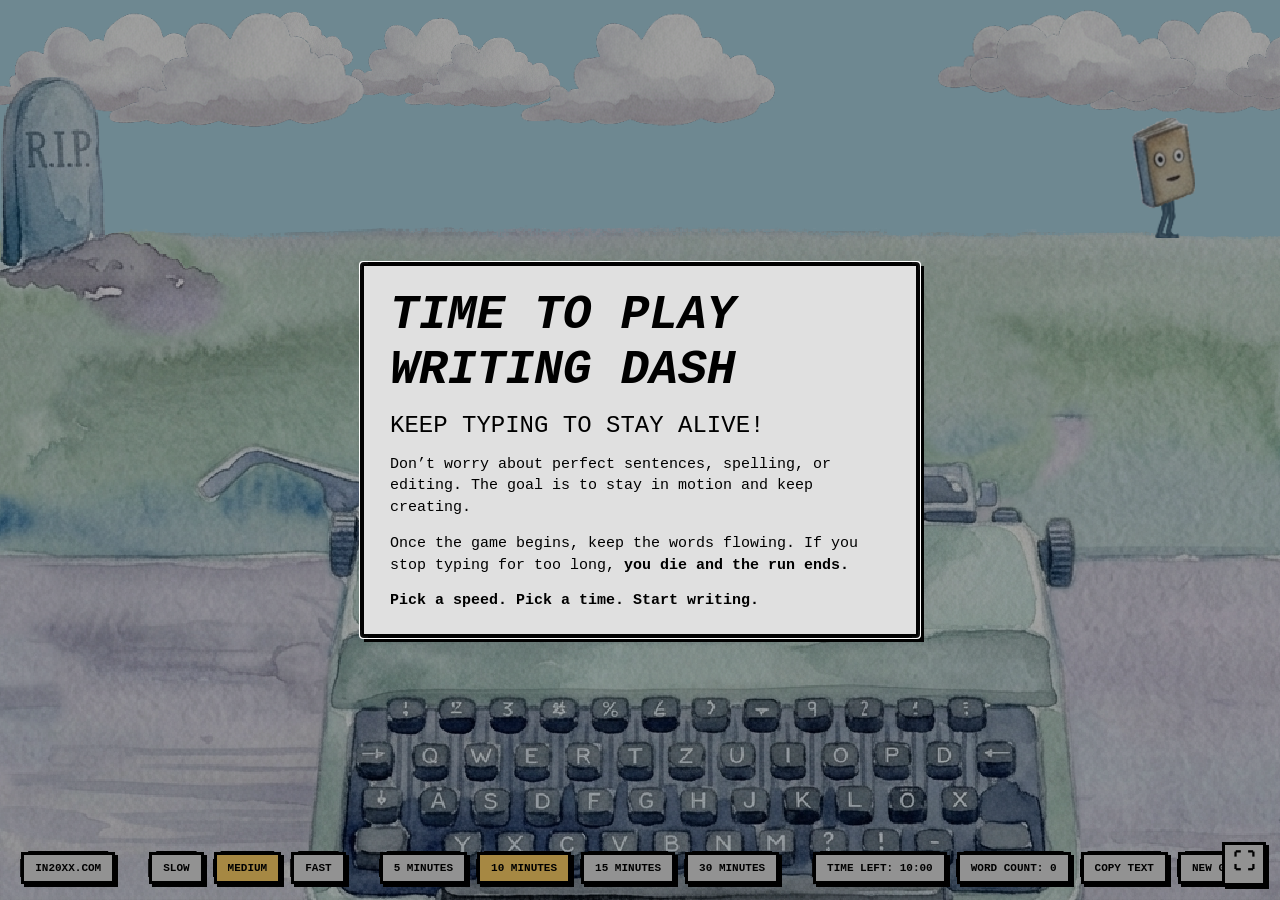
==== commit 7d1a9835: "popup fix" ====
--- a/index.html
+++ b/index.html
@@ -21,7 +21,7 @@
     <link rel="stylesheet" href="style.css">
 </head>
 <body data-page="index">
-    <div id="intro-popup" aria-hidden="true">
+    <div id="intro-popup" aria-hidden="true" hidden>
         <div id="intro-popup-panel" role="dialog" aria-modal="true" aria-labelledby="intro-popup-title" tabindex="-1">
             <h2 id="intro-popup-title">Time to play Writing Dash</h2>
             <p class="intro-popup-lede">Keep typing to stay alive!</p>
--- a/style.css
+++ b/style.css
@@ -61,6 +61,10 @@
     padding: 18px;
     background: rgba(0, 0, 0, 0.35);
     box-sizing: border-box;
+}
+
+#intro-popup[hidden] {
+    display: none;
 }
 
 #intro-popup.is-visible {
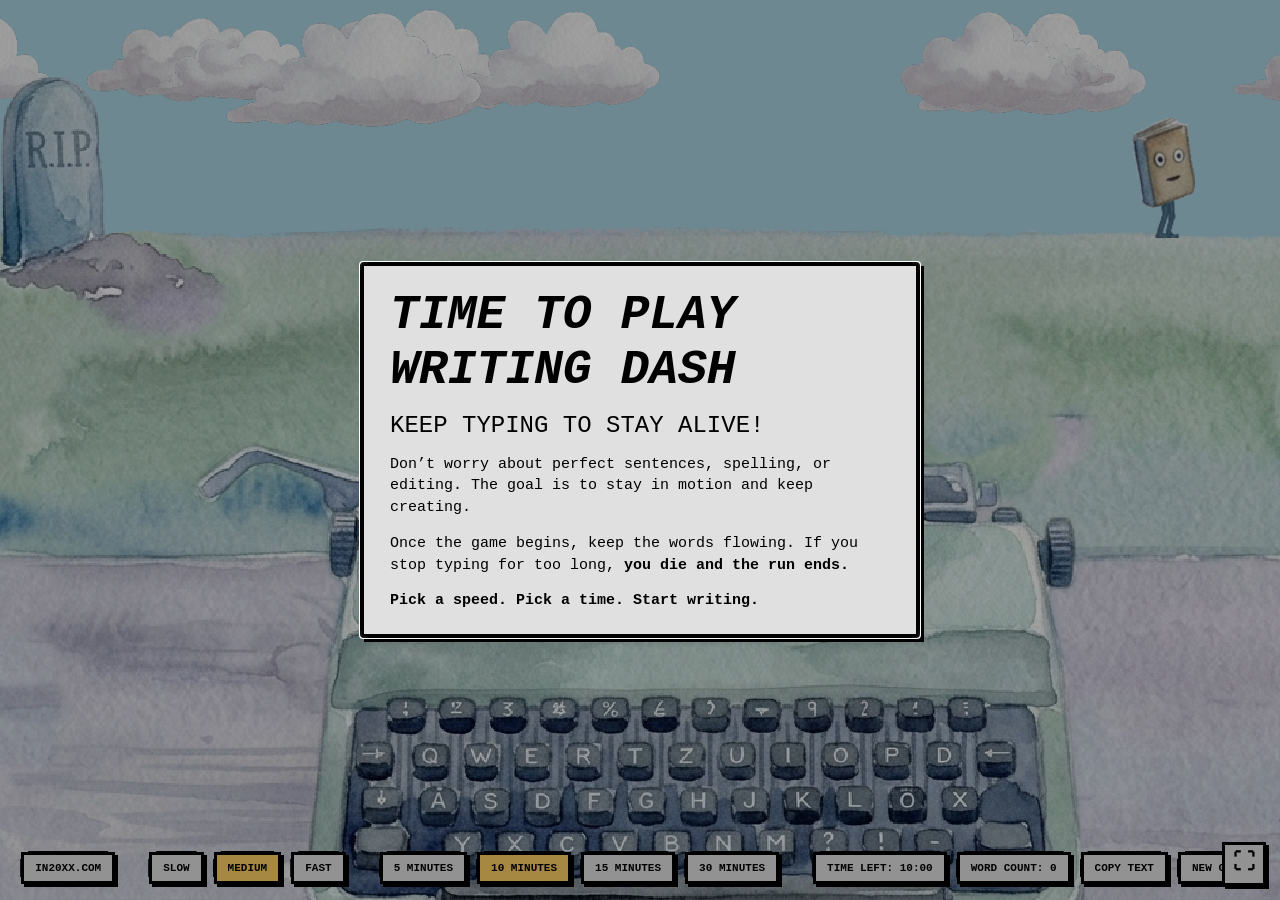
==== commit 6c08f990: "fix?" ====
--- a/index.html
+++ b/index.html
@@ -18,7 +18,7 @@
     <meta name="twitter:description" content="A free browser game where you can train to write and silence the inner critic.">
     <meta name="twitter:image" content="https://writeordie.in20xx.com/assets/preview.jpg">
     <link rel="icon" type="image/png" sizes="76x76" href="assets/favicon.png">
-    <link rel="stylesheet" href="style.css">
+    <link rel="stylesheet" href="style.css?v=20260811-popup2">
 </head>
 <body data-page="index">
     <div id="intro-popup" aria-hidden="true" hidden>
@@ -126,6 +126,6 @@
     </script>
     <script async src="https://static.addtoany.com/menu/page.js"></script>
     <script src="visitor-counter.js"></script>
-    <script src="game.js"></script>
+    <script src="game.js?v=20260811-popup2"></script>
 </body>
 </html>
